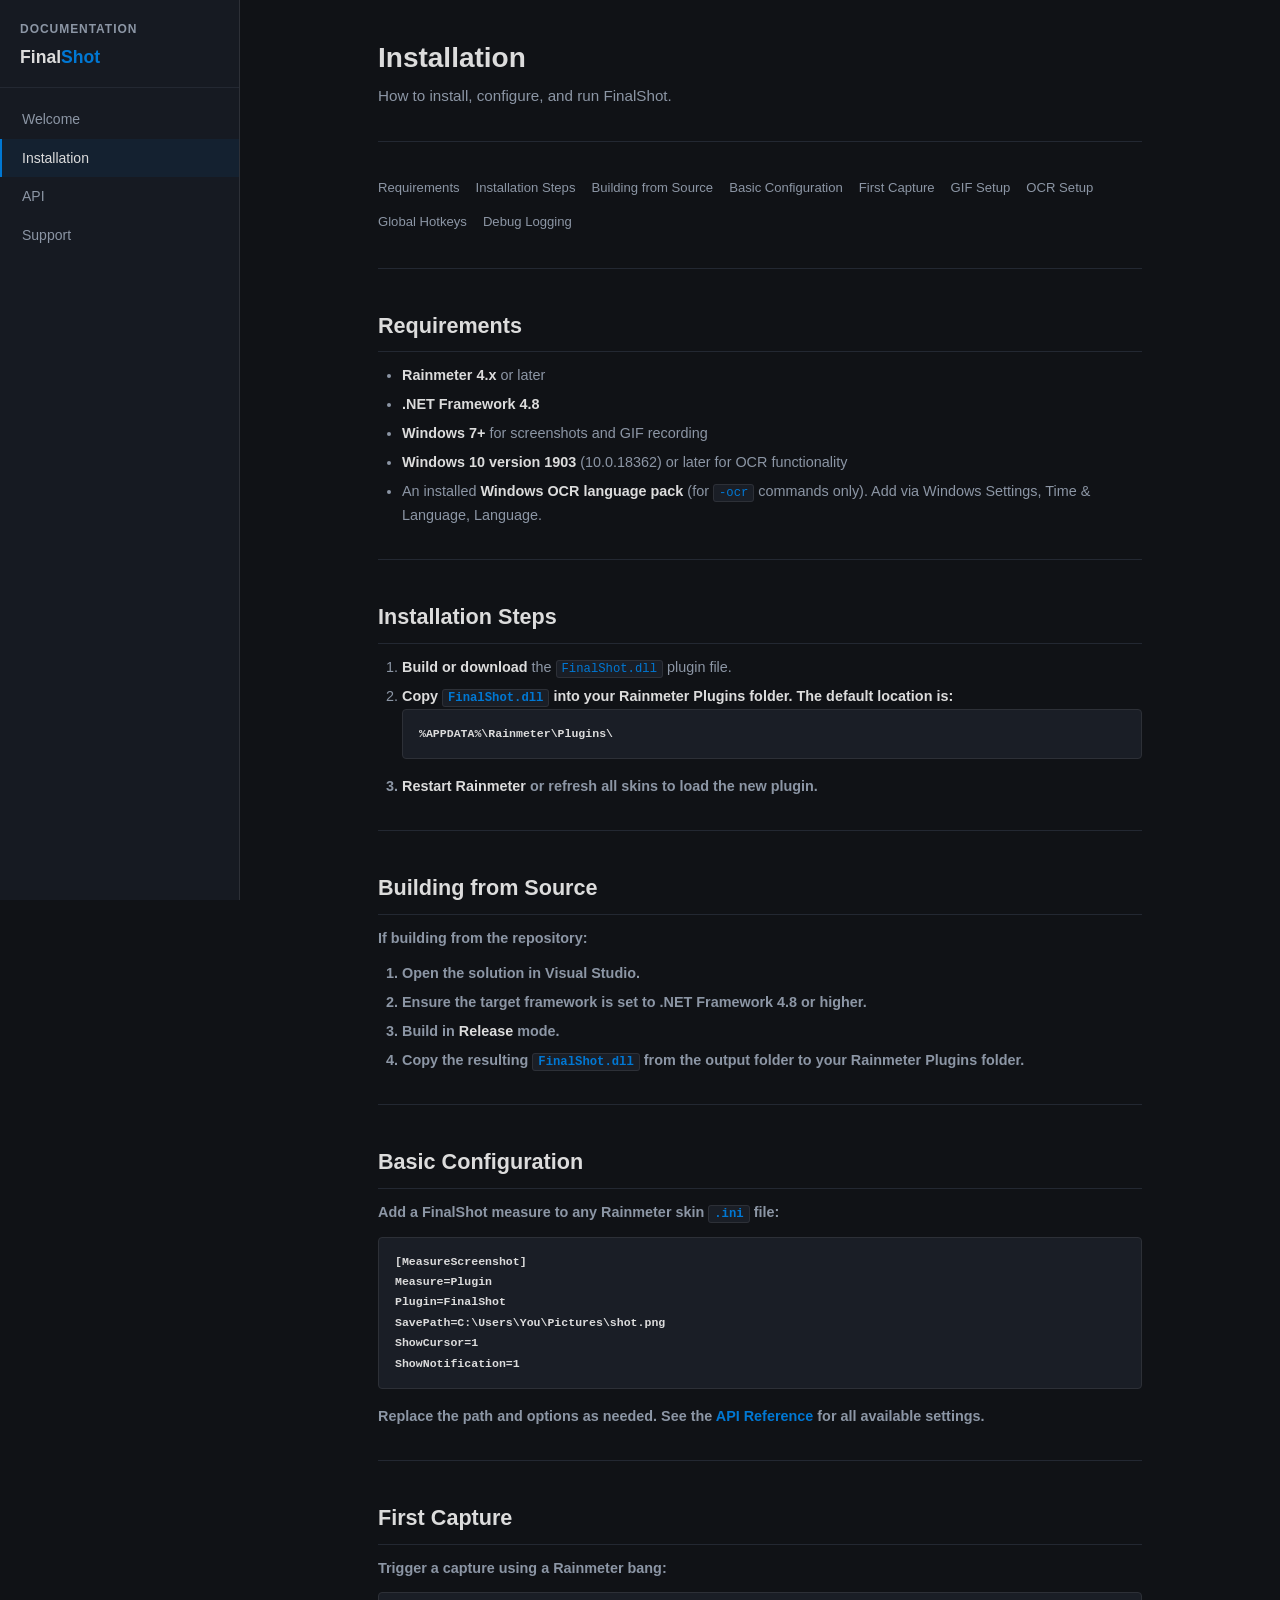
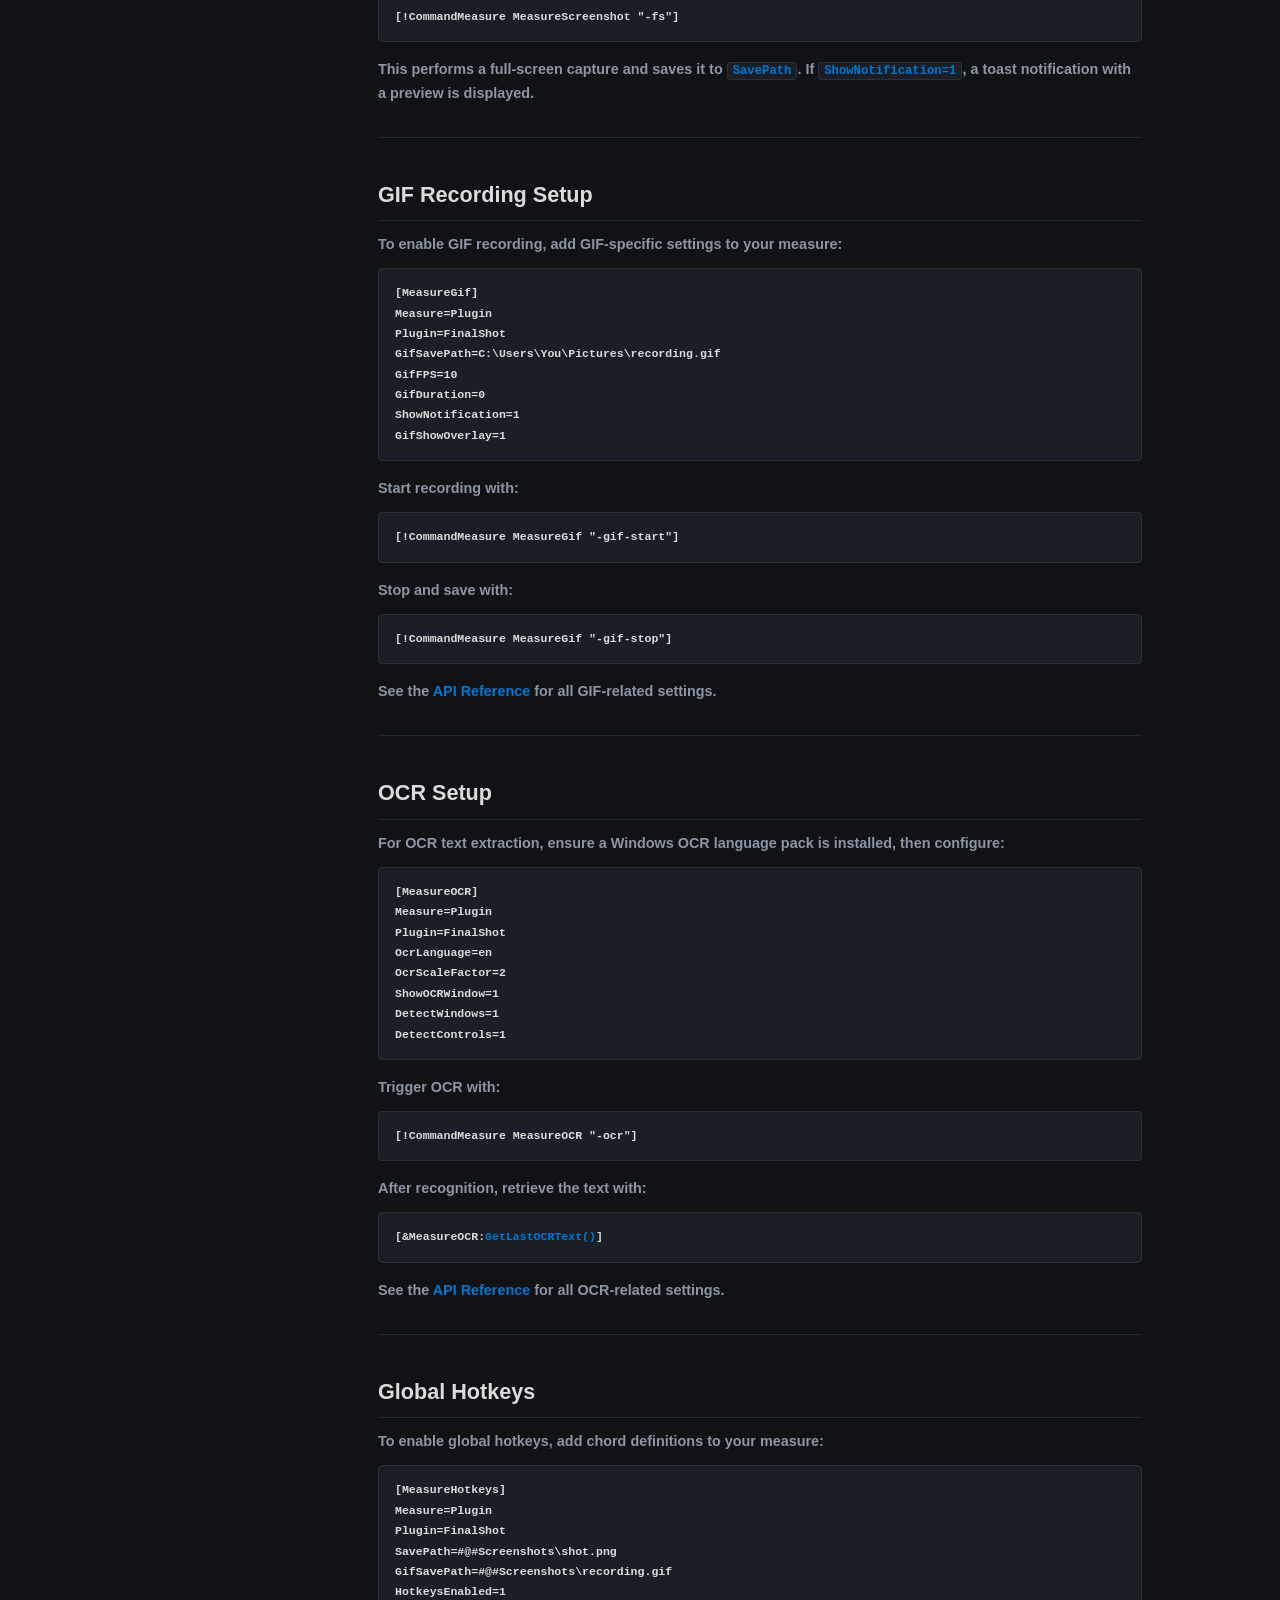
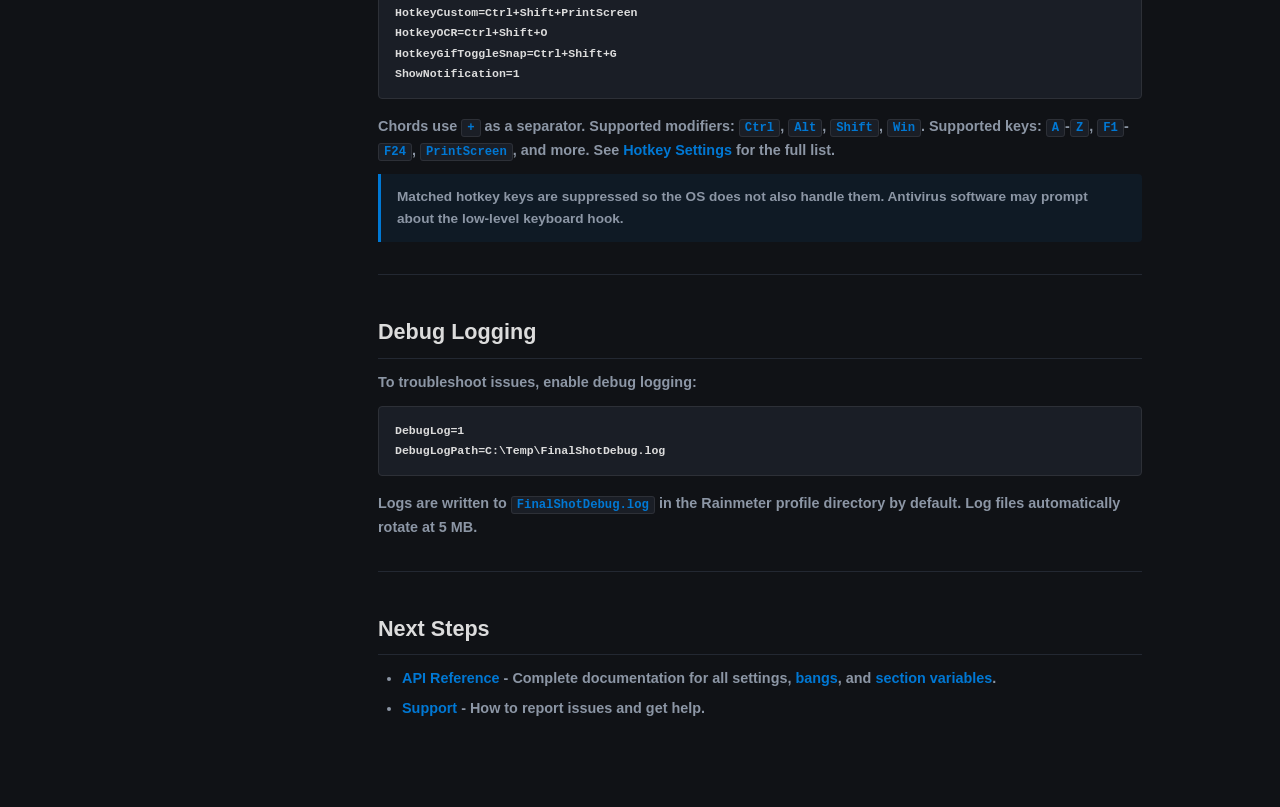
==== docs/installation.html @ cf2124d6 "Add initial documentation for FinalShot plugin - Created index.html for redirecting to welcome page." ====
<!DOCTYPE html>
<html lang="en">
<head>
    <meta charset="UTF-8">
    <meta name="viewport" content="width=device-width, initial-scale=1.0">
    <title>Installation - FinalShot Documentation</title>
    <link rel="stylesheet" href="style.css">
</head>
<body>
    <div class="layout">
        <aside class="sidebar">
            <div class="sidebar-header">
                <div class="sidebar-title">Documentation</div>
                <div class="sidebar-brand">Final<span>Shot</span></div>
            </div>
            <nav class="sidebar-nav">
                <a href="welcome.html" class="nav-link">Welcome</a>
                <a href="installation.html" class="nav-link active">Installation</a>
                <a href="api.html" class="nav-link">API</a>
                <a href="support.html" class="nav-link">Support</a>
            </nav>
        </aside>

        <main class="main">
            <div class="content">
                <h1>Installation</h1>
                <p class="subtitle">How to install, configure, and run FinalShot.</p>

                <hr class="section-divider">

                <nav class="page-nav">
                    <a href="#requirements">Requirements</a>
                    <a href="#installation-steps">Installation Steps</a>
                    <a href="#building-from-source">Building from Source</a>
                    <a href="#basic-configuration">Basic Configuration</a>
                    <a href="#first-capture">First Capture</a>
                    <a href="#gif-recording-setup">GIF Setup</a>
                    <a href="#ocr-setup">OCR Setup</a>
                    <a href="#global-hotkeys">Global Hotkeys</a>
                    <a href="#debug-logging">Debug Logging</a>
                </nav>

                <hr class="section-divider">

                <h2 id="requirements">Requirements</h2>
                <ul>
                    <li><strong>Rainmeter 4.x</strong> or later</li>
                    <li><strong>.NET Framework 4.8</strong></li>
                    <li><strong>Windows 7+</strong> for screenshots and GIF recording</li>
                    <li><strong>Windows 10 version 1903</strong> (10.0.18362) or later for OCR functionality</li>
                    <li>An installed <strong>Windows OCR language pack</strong> (for <code>-ocr</code> commands only). Add via Windows Settings, Time &amp; Language, Language.</li>
                </ul>

                <hr class="section-divider">

                <h2 id="installation-steps">Installation Steps</h2>
                <ol>
                    <li><strong>Build or download</strong> the <code>FinalShot.dll</code> plugin file.</li>
                    <li><strong>Copy</code> <code>FinalShot.dll</code> into your Rainmeter Plugins folder. The default location is:
<pre><code>%APPDATA%\Rainmeter\Plugins\</code></pre>
                    </li>
                    <li><strong>Restart Rainmeter</strong> or refresh all skins to load the new plugin.</li>
                </ol>

                <hr class="section-divider">

                <h2 id="building-from-source">Building from Source</h2>
                <p>If building from the repository:</p>
                <ol>
                    <li>Open the solution in Visual Studio.</li>
                    <li>Ensure the target framework is set to .NET Framework 4.8 or higher.</li>
                    <li>Build in <strong>Release</strong> mode.</li>
                    <li>Copy the resulting <code>FinalShot.dll</code> from the output folder to your Rainmeter Plugins folder.</li>
                </ol>

                <hr class="section-divider">

                <h2 id="basic-configuration">Basic Configuration</h2>
                <p>Add a FinalShot measure to any Rainmeter skin <code>.ini</code> file:</p>
<pre><code>[MeasureScreenshot]
Measure=Plugin
Plugin=FinalShot
SavePath=C:\Users\You\Pictures\shot.png
ShowCursor=1
ShowNotification=1</code></pre>

                <p>Replace the path and options as needed. See the <a href="api.html#screenshot-settings">API Reference</a> for all available settings.</p>

                <hr class="section-divider">

                <h2 id="first-capture">First Capture</h2>
                <p>Trigger a capture using a Rainmeter bang:</p>
<pre><code>[!CommandMeasure MeasureScreenshot "-fs"]</code></pre>

                <p>This performs a full-screen capture and saves it to <code>SavePath</code>. If <code>ShowNotification=1</code>, a toast notification with a preview is displayed.</p>

                <hr class="section-divider">

                <h2 id="gif-recording-setup">GIF Recording Setup</h2>
                <p>To enable GIF recording, add GIF-specific settings to your measure:</p>
<pre><code>[MeasureGif]
Measure=Plugin
Plugin=FinalShot
GifSavePath=C:\Users\You\Pictures\recording.gif
GifFPS=10
GifDuration=0
ShowNotification=1
GifShowOverlay=1</code></pre>

                <p>Start recording with:</p>
<pre><code>[!CommandMeasure MeasureGif "-gif-start"]</code></pre>

                <p>Stop and save with:</p>
<pre><code>[!CommandMeasure MeasureGif "-gif-stop"]</code></pre>

                <p>See the <a href="api.html#gif-recording-settings">API Reference</a> for all GIF-related settings.</p>

                <hr class="section-divider">

                <h2 id="ocr-setup">OCR Setup</h2>
                <p>For OCR text extraction, ensure a Windows OCR language pack is installed, then configure:</p>
<pre><code>[MeasureOCR]
Measure=Plugin
Plugin=FinalShot
OcrLanguage=en
OcrScaleFactor=2
ShowOCRWindow=1
DetectWindows=1
DetectControls=1</code></pre>

                <p>Trigger OCR with:</p>
<pre><code>[!CommandMeasure MeasureOCR "-ocr"]</code></pre>

                <p>After recognition, retrieve the text with:</p>
<pre><code>[&amp;MeasureOCR:<a href="api.html#section-variables">GetLastOCRText()</a>]</code></pre>

                <p>See the <a href="api.html#ocr-settings">API Reference</a> for all OCR-related settings.</p>

                <hr class="section-divider">

                <h2 id="global-hotkeys">Global Hotkeys</h2>
                <p>To enable global hotkeys, add chord definitions to your measure:</p>
<pre><code>[MeasureHotkeys]
Measure=Plugin
Plugin=FinalShot
SavePath=#@#Screenshots\shot.png
GifSavePath=#@#Screenshots\recording.gif
HotkeysEnabled=1
HotkeyCustom=Ctrl+Shift+PrintScreen
HotkeyOCR=Ctrl+Shift+O
HotkeyGifToggleSnap=Ctrl+Shift+G
ShowNotification=1</code></pre>

                <p>Chords use <code>+</code> as a separator. Supported modifiers: <code>Ctrl</code>, <code>Alt</code>, <code>Shift</code>, <code>Win</code>. Supported keys: <code>A</code>-<code>Z</code>, <code>F1</code>-<code>F24</code>, <code>PrintScreen</code>, and more. See <a href="api.html#hotkey-settings">Hotkey Settings</a> for the full list.</p>

                <div class="note">
                    <p>Matched hotkey keys are suppressed so the OS does not also handle them. Antivirus software may prompt about the low-level keyboard hook.</p>
                </div>

                <hr class="section-divider">

                <h2 id="debug-logging">Debug Logging</h2>
                <p>To troubleshoot issues, enable debug logging:</p>
<pre><code>DebugLog=1
DebugLogPath=C:\Temp\FinalShotDebug.log</code></pre>

                <p>Logs are written to <code>FinalShotDebug.log</code> in the Rainmeter profile directory by default. Log files automatically rotate at 5 MB.</p>

                <hr class="section-divider">

                <h2 id="next-steps">Next Steps</h2>
                <ul>
                    <li><a href="api.html">API Reference</a> - Complete documentation for all settings, <a href="api.html#bang-commands">bangs</a>, and <a href="api.html#section-variables">section variables</a>.</li>
                    <li><a href="support.html">Support</a> - How to report issues and get help.</li>
                </ul>
            </div>
        </main>
    </div>

    <script src="script.js"></script>
</body>
</html>
---- docs/style.css ----
/* FinalShot Documentation - Dark Theme
   Colors derived from UITheme.cs Dark palette:
     Background:   rgb(16, 18, 22)    #101216
     CardBg:       rgb(22, 26, 34)    #161A22
     Border:       rgb(45, 48, 55)    #2D3037
     Divider:      rgb(35, 40, 50)    #232832
     TextPrimary:  rgb(220, 220, 220) #DCDCDC
     TextSecondary:rgb(140, 150, 165) #8C96A5
     AccentBlue:   rgb(0, 120, 212)   #0078D4
     AccentGreen:  rgb(0, 200, 100)   #00C864
     AccentAmber:  rgb(255, 160, 30)  #FFA01E
*/

*,
*::before,
*::after {
    margin: 0;
    padding: 0;
    box-sizing: border-box;
}

:root {
    --bg: #101216;
    --bg-card: #161A22;
    --bg-input: #23262D;
    --border: #2D3037;
    --border-strong: #3C404A;
    --divider: #232832;
    --text-primary: #DCDCDC;
    --text-secondary: #8C96A5;
    --accent-blue: #0078D4;
    --accent-green: #00C864;
    --accent-amber: #FFA01E;
    --code-bg: #1A1E26;
    --code-border: #2D3037;
}

html {
    font-size: 16px;
    scroll-behavior: smooth;
}

body {
    font-family: 'Segoe UI', -apple-system, BlinkMacSystemFont, sans-serif;
    background-color: var(--bg);
    color: var(--text-primary);
    line-height: 1.6;
    min-height: 100vh;
    display: flex;
}

/* Layout */
.layout {
    display: flex;
    width: 100%;
    min-height: 100vh;
}

/* Sidebar Navigation */
.sidebar {
    width: 240px;
    min-width: 240px;
    background-color: var(--bg-card);
    border-right: 1px solid var(--border);
    padding: 0;
    position: fixed;
    top: 0;
    left: 0;
    bottom: 0;
    overflow-y: auto;
    z-index: 100;
}

.sidebar-header {
    padding: 20px 20px 16px;
    border-bottom: 1px solid var(--divider);
}

.sidebar-title {
    font-size: 0.75rem;
    font-weight: 600;
    text-transform: uppercase;
    letter-spacing: 0.08em;
    color: var(--text-secondary);
}

.sidebar-brand {
    font-size: 1.1rem;
    font-weight: 600;
    color: var(--text-primary);
    margin-top: 4px;
}

.sidebar-brand span {
    color: var(--accent-blue);
}

.sidebar-nav {
    padding: 12px 0;
}

.nav-link {
    display: block;
    padding: 8px 20px;
    color: var(--text-secondary);
    text-decoration: none;
    font-size: 0.875rem;
    transition: color 0.15s, background-color 0.15s;
    border-left: 2px solid transparent;
}

.nav-link:hover {
    color: var(--text-primary);
    background-color: var(--bg-input);
}

.nav-link.active {
    color: var(--text-primary);
    border-left-color: var(--accent-blue);
    background-color: rgba(0, 120, 212, 0.08);
}

/* Main Content */
.main {
    margin-left: 240px;
    flex: 1;
    min-width: 0;
}

.content {
    max-width: 860px;
    margin: 0 auto;
    padding: 40px 48px 80px;
}

/* Typography */
h1 {
    font-size: 1.75rem;
    font-weight: 600;
    color: var(--text-primary);
    margin-bottom: 8px;
    line-height: 1.3;
}

h2 {
    font-size: 1.35rem;
    font-weight: 600;
    color: var(--text-primary);
    margin-top: 40px;
    margin-bottom: 12px;
    padding-bottom: 8px;
    border-bottom: 1px solid var(--divider);
}

h3 {
    font-size: 1.05rem;
    font-weight: 600;
    color: var(--text-primary);
    margin-top: 28px;
    margin-bottom: 8px;
}

h4 {
    font-size: 0.95rem;
    font-weight: 600;
    color: var(--text-primary);
    margin-top: 20px;
    margin-bottom: 6px;
}

/* Anchor # symbol on hover for h2 and h3 */
h2[id],
h3[id] {
    position: relative;
    cursor: pointer;
}

h2[id] a.anchor-link,
h3[id] a.anchor-link {
    color: inherit;
    text-decoration: none;
}

h2[id] .anchor-hash,
h3[id] .anchor-hash {
    color: var(--accent-blue);
    font-size: 0.85em;
    margin-left: 8px;
    font-weight: 400;
    opacity: 0;
    transition: opacity 0.15s;
    pointer-events: none;
}

h2[id]:hover .anchor-hash,
h3[id]:hover .anchor-hash {
    opacity: 0.7;
}

/* Anchor highlight when URL hash matches */
.anchor-highlight {
    outline: 2px solid var(--accent-blue);
    outline-offset: 2px;
    border-radius: 4px;
}

h2.anchor-highlight,
h3.anchor-highlight {
    background-color: rgba(0, 120, 212, 0.08);
    border-radius: 4px;
    padding-left: 8px;
    margin-left: -8px;
    padding-right: 8px;
}

.api-block.anchor-highlight {
    outline: 2px solid var(--accent-blue);
    outline-offset: 2px;
}

/* API block anchor # link */
.api-anchor {
    color: var(--accent-blue);
    font-size: 0.8rem;
    text-decoration: none;
    opacity: 0;
    margin-left: 2px;
    padding: 0 2px;
    transition: opacity 0.15s;
    font-weight: 400;
    vertical-align: baseline;
    position: relative;
    top: -1px;
}

.api-block-header:hover .api-anchor {
    opacity: 0.7;
}

.api-anchor:hover {
    opacity: 1;
    text-decoration: none;
}

p {
    color: var(--text-secondary);
    margin-bottom: 12px;
    font-size: 0.9rem;
}

p strong {
    color: var(--text-primary);
    font-weight: 600;
}

.subtitle {
    color: var(--text-secondary);
    font-size: 0.95rem;
    margin-bottom: 32px;
}

/* Links */
a {
    color: var(--accent-blue);
    text-decoration: none;
}

a:hover {
    text-decoration: underline;
}

/* Lists */
ul, ol {
    margin-bottom: 12px;
    padding-left: 24px;
}

li {
    color: var(--text-secondary);
    font-size: 0.9rem;
    margin-bottom: 6px;
}

li strong {
    color: var(--text-primary);
}

/* Code */
code {
    font-family: 'Cascadia Code', 'Fira Code', 'Consolas', monospace;
    font-size: 0.85em;
    background-color: var(--code-bg);
    border: 1px solid var(--code-border);
    border-radius: 3px;
    padding: 1px 5px;
    color: var(--accent-blue);
}

pre {
    background-color: var(--code-bg);
    border: 1px solid var(--code-border);
    border-radius: 4px;
    padding: 14px 16px;
    margin-bottom: 16px;
    overflow-x: auto;
    font-size: 0.85rem;
    line-height: 1.5;
}

pre code {
    background: none;
    border: none;
    padding: 0;
    color: var(--text-primary);
}

/* API Block Component */
.api-block {
    border: 1px solid var(--border);
    border-radius: 4px;
    margin-bottom: 12px;
    overflow: hidden;
}

.api-block-header {
    display: flex;
    justify-content: space-between;
    align-items: center;
    padding: 8px 14px;
    background-color: #0A2A4A;
    border-bottom: 1px solid var(--border);
    min-height: 36px;
}

.api-name {
    font-family: 'Cascadia Code', 'Fira Code', 'Consolas', monospace;
    font-size: 0.875rem;
    font-weight: 600;
    color: var(--text-primary);
}

.api-name-group {
    display: inline-flex;
    align-items: baseline;
    gap: 0;
}

.api-default {
    font-family: 'Cascadia Code', 'Fira Code', 'Consolas', monospace;
    font-size: 0.78rem;
    color: var(--text-secondary);
    white-space: nowrap;
    margin-left: 12px;
}

.api-block-content {
    padding: 10px 14px;
    background-color: var(--bg-card);
}

.api-block-content p {
    margin-bottom: 0;
    font-size: 0.85rem;
    color: var(--text-secondary);
}

.api-block-content p strong {
    color: var(--text-primary);
}

.api-type {
    display: inline-block;
    font-family: 'Cascadia Code', 'Fira Code', 'Consolas', monospace;
    font-size: 0.75rem;
    color: var(--accent-amber);
    background-color: rgba(255, 160, 30, 0.1);
    padding: 1px 6px;
    border-radius: 3px;
    margin-right: 6px;
}

/* Page anchor navigation */
.page-nav {
    display: flex;
    flex-wrap: wrap;
    gap: 6px 16px;
    margin-bottom: 8px;
}

.page-nav a {
    font-size: 0.82rem;
    color: var(--text-secondary);
    text-decoration: none;
    padding: 3px 0;
    border-bottom: 1px solid transparent;
    transition: color 0.15s, border-color 0.15s;
}

.page-nav a:hover {
    color: var(--accent-blue);
    border-bottom-color: var(--accent-blue);
    text-decoration: none;
}

/* Section divider */
.section-divider {
    border: none;
    border-top: 1px solid var(--divider);
    margin: 32px 0;
}

/* Note / Info blocks */
.note {
    background-color: rgba(0, 120, 212, 0.08);
    border-left: 3px solid var(--accent-blue);
    padding: 12px 16px;
    margin-bottom: 16px;
    border-radius: 0 4px 4px 0;
}

.note p {
    margin-bottom: 0;
    font-size: 0.85rem;
}

.warning {
    background-color: rgba(255, 160, 30, 0.08);
    border-left: 3px solid var(--accent-amber);
    padding: 12px 16px;
    margin-bottom: 16px;
    border-radius: 0 4px 4px 0;
}

.warning p {
    margin-bottom: 0;
    font-size: 0.85rem;
}

/* Tables */
table {
    width: 100%;
    border-collapse: collapse;
    margin-bottom: 16px;
    font-size: 0.85rem;
}

th {
    text-align: left;
    padding: 8px 12px;
    background-color: var(--bg-input);
    border: 1px solid var(--border);
    color: var(--text-primary);
    font-weight: 600;
}

td {
    padding: 8px 12px;
    border: 1px solid var(--border);
    color: var(--text-secondary);
}

tr:nth-child(even) td {
    background-color: rgba(22, 26, 34, 0.5);
}

/* Feature cards */
.feature-grid {
    display: grid;
    grid-template-columns: 1fr 1fr;
    gap: 12px;
    margin-bottom: 24px;
}

.feature-card {
    background-color: var(--bg-card);
    border: 1px solid var(--border);
    border-radius: 4px;
    padding: 16px;
}

.feature-card h4 {
    margin-top: 0;
    margin-bottom: 6px;
    font-size: 0.9rem;
    color: var(--text-primary);
}

.feature-card p {
    font-size: 0.82rem;
    margin-bottom: 0;
}

.feature-card code {
    font-size: 0.8em;
}

/* Command list */
.command-list {
    list-style: none;
    padding-left: 0;
    margin-bottom: 16px;
}

.command-list li {
    padding: 8px 0;
    border-bottom: 1px solid var(--divider);
}

.command-list li:last-child {
    border-bottom: none;
}

/* Category header for API sections */
.category-header {
    margin-top: 36px;
    margin-bottom: 16px;
}

.category-header h3 {
    margin-top: 0;
    color: var(--accent-blue);
    font-size: 1rem;
    text-transform: uppercase;
    letter-spacing: 0.04em;
}

/* Responsive */
@media (max-width: 768px) {
    .sidebar {
        width: 200px;
        min-width: 200px;
    }

    .main {
        margin-left: 200px;
    }

    .content {
        padding: 24px 24px 60px;
    }

    .feature-grid {
        grid-template-columns: 1fr;
    }
}

@media (max-width: 600px) {
    .sidebar {
        position: static;
        width: 100%;
        min-width: 100%;
        border-right: none;
        border-bottom: 1px solid var(--border);
    }

    .sidebar-nav {
        display: flex;
        padding: 0;
        overflow-x: auto;
    }

    .nav-link {
        white-space: nowrap;
        border-left: none;
        border-bottom: 2px solid transparent;
        padding: 10px 16px;
    }

    .nav-link.active {
        border-left-color: transparent;
        border-bottom-color: var(--accent-blue);
    }

    .main {
        margin-left: 0;
    }

    .content {
        padding: 20px 16px 60px;
    }

    .layout {
        flex-direction: column;
    }
}
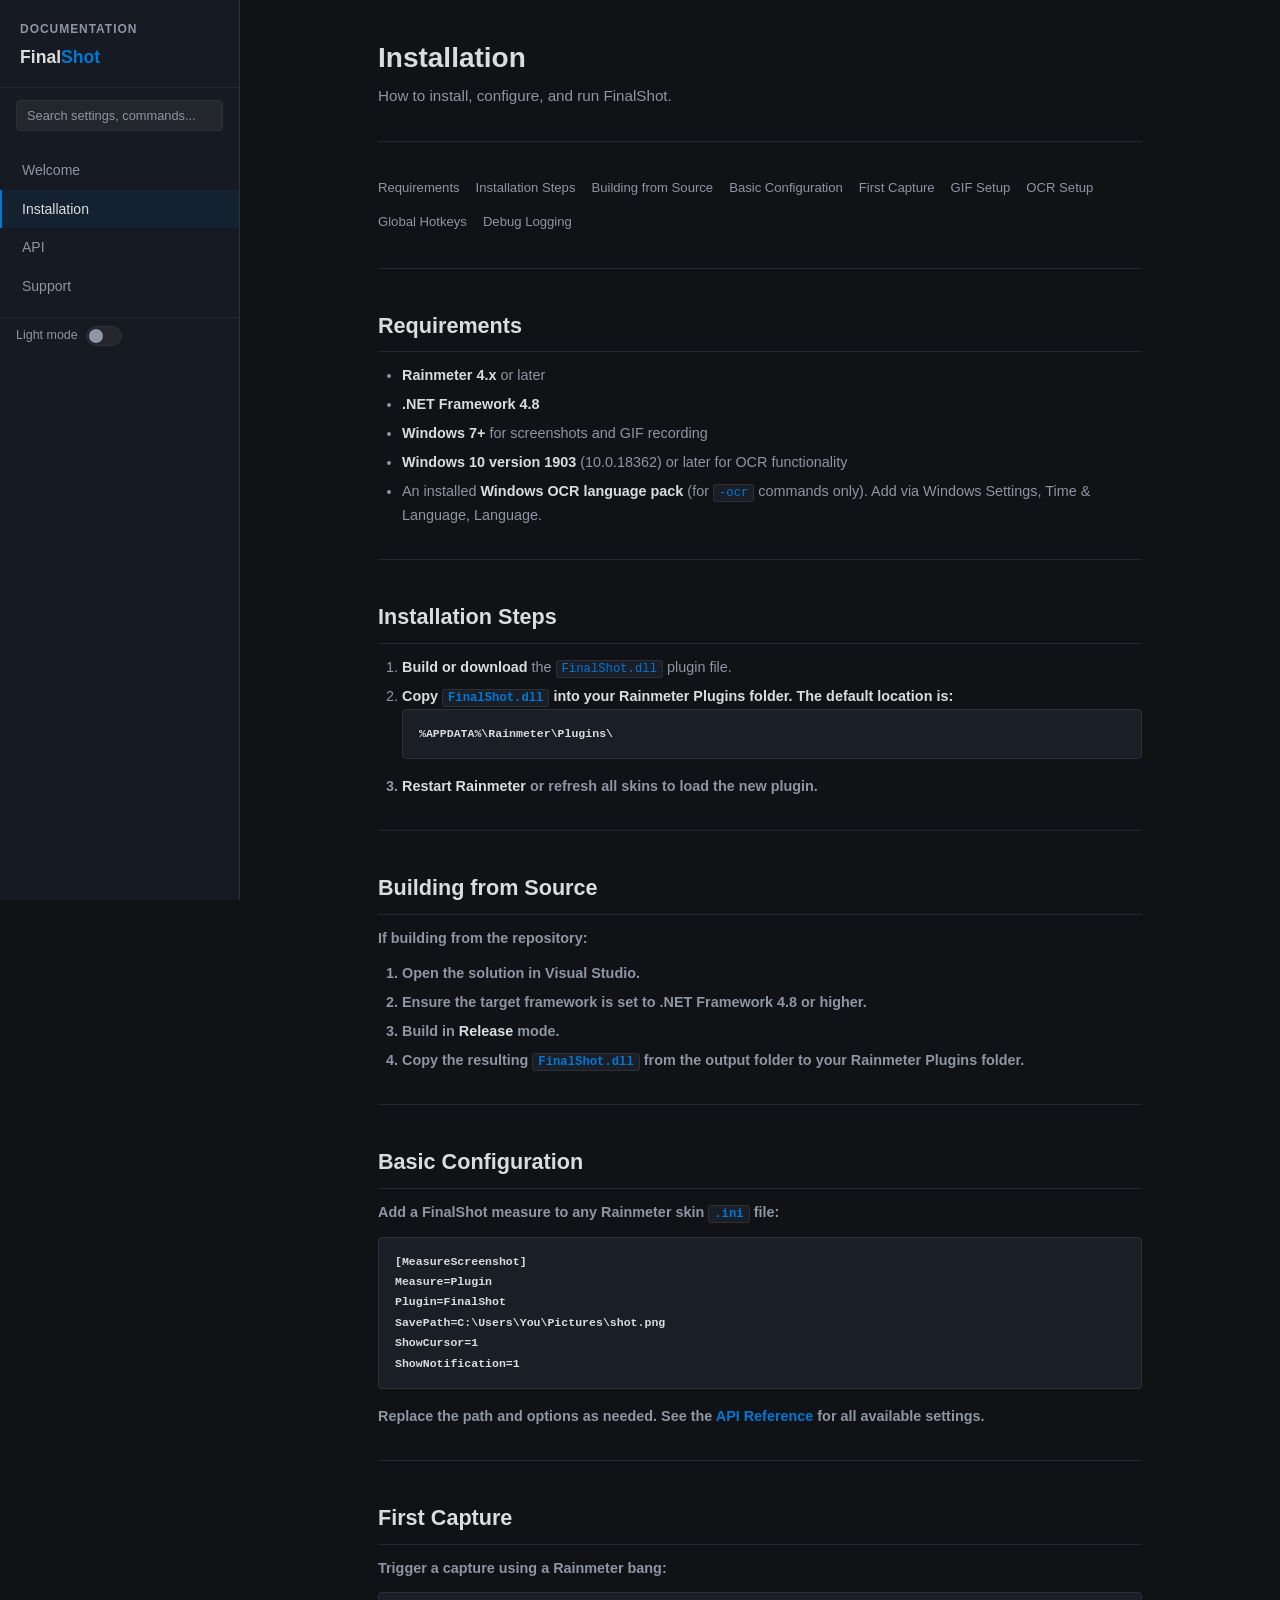
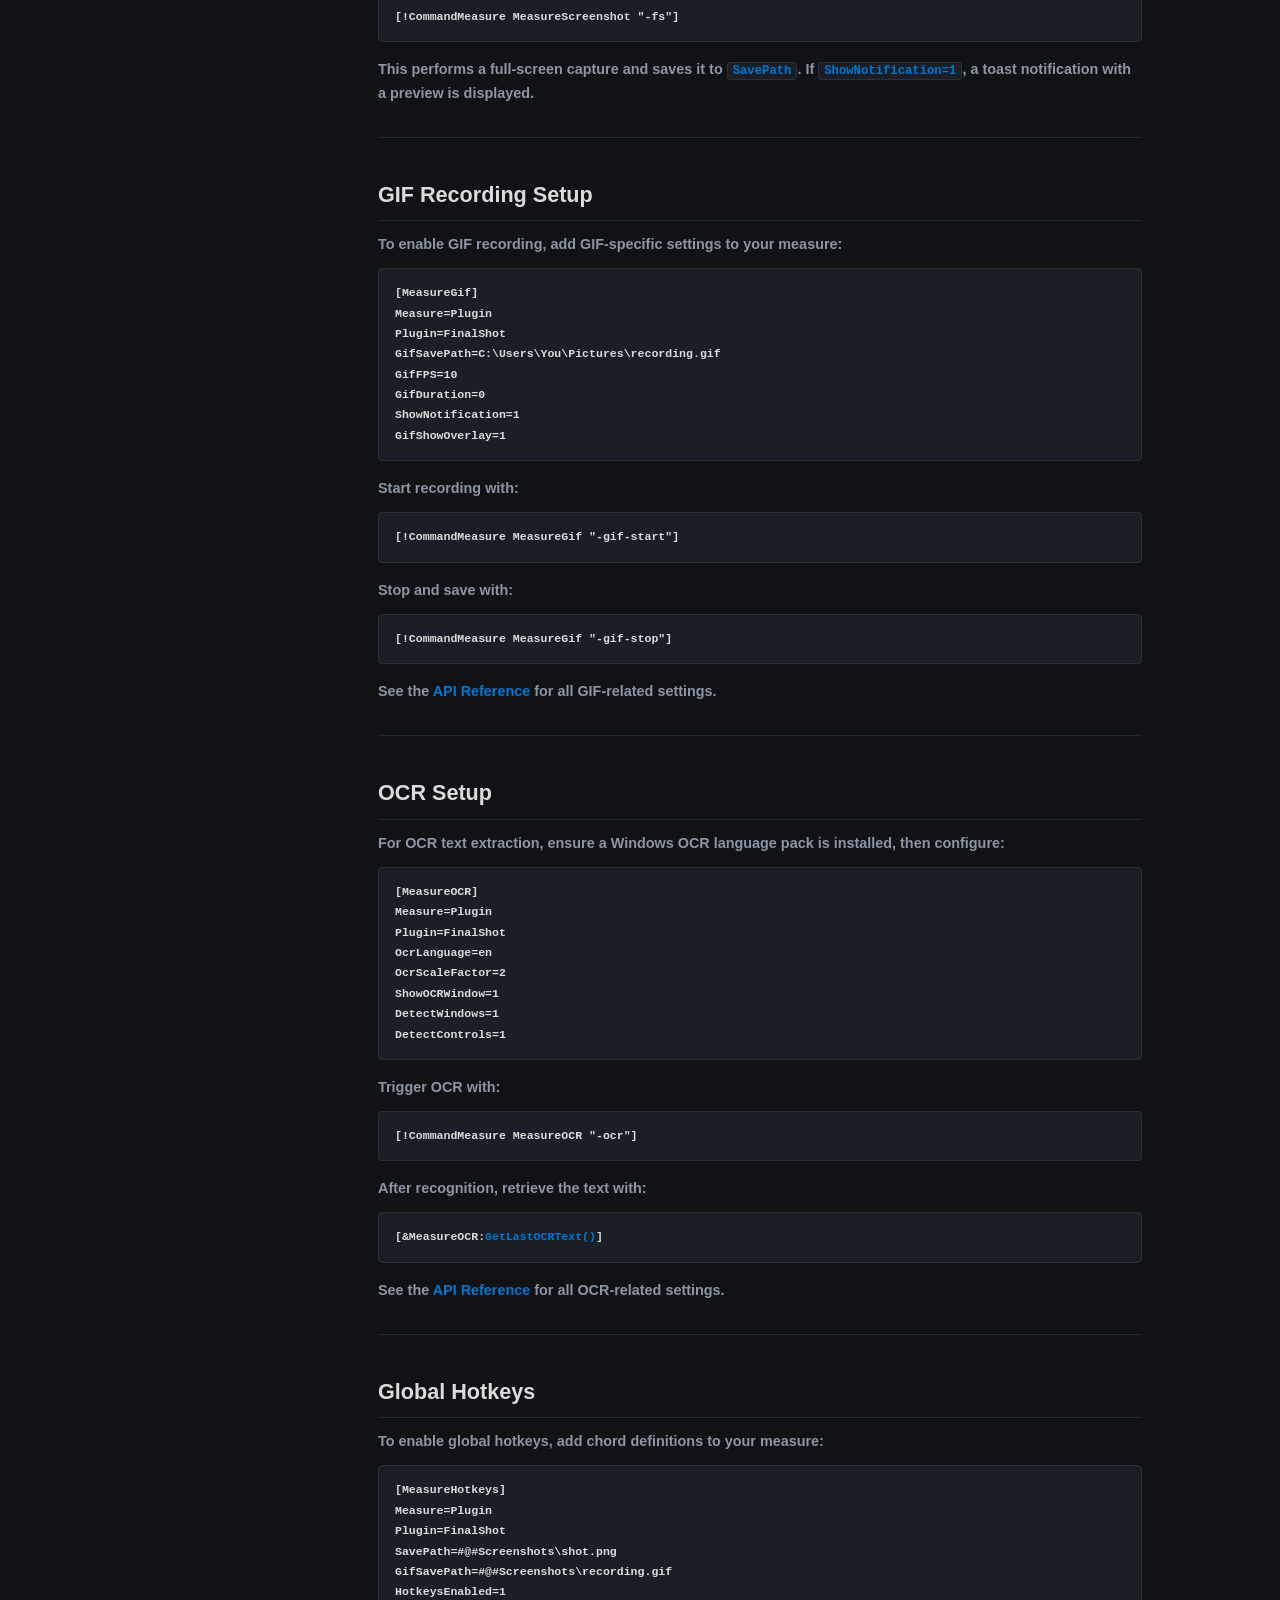
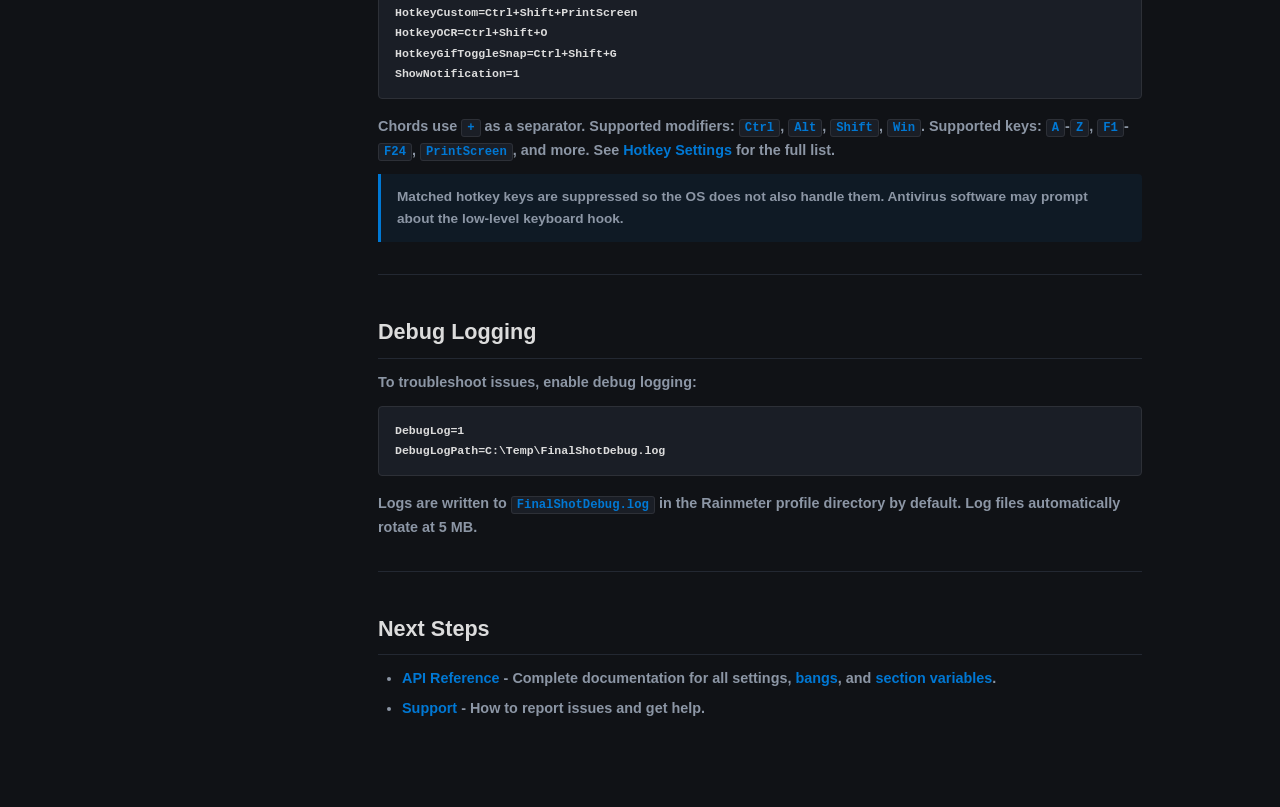
==== commit d96563f8: "feat: add search bar, theme toggle, and back-to-top button to documentation pages" ====
--- a/docs/installation.html
+++ b/docs/installation.html
@@ -13,12 +13,19 @@
                 <div class="sidebar-title">Documentation</div>
                 <div class="sidebar-brand">Final<span>Shot</span></div>
             </div>
+            <div class="sidebar-search">
+                <input type="text" placeholder="Search settings, commands...">
+            </div>
             <nav class="sidebar-nav">
                 <a href="welcome.html" class="nav-link">Welcome</a>
                 <a href="installation.html" class="nav-link active">Installation</a>
                 <a href="api.html" class="nav-link">API</a>
                 <a href="support.html" class="nav-link">Support</a>
             </nav>
+            <div class="theme-toggle">
+                <span class="theme-toggle-label">Light mode</span>
+                <button class="theme-toggle-btn" title="Toggle dark/light theme"></button>
+            </div>
         </aside>
 
         <main class="main">
@@ -178,5 +185,6 @@
     </div>
 
     <script src="script.js"></script>
+    <button class="back-to-top" title="Back to top">↑</button>
 </body>
 </html>
--- a/docs/style.css
+++ b/docs/style.css
@@ -314,6 +314,38 @@
     color: var(--text-primary);
 }
 
+/* Copy button for code blocks */
+.copy-btn {
+    position: absolute;
+    top: 8px;
+    right: 8px;
+    padding: 4px 10px;
+    font-size: 0.72rem;
+    font-family: 'Ubuntu', 'Segoe UI', -apple-system, sans-serif;
+    color: var(--text-secondary);
+    background-color: var(--bg-input);
+    border: 1px solid var(--border);
+    border-radius: 3px;
+    cursor: pointer;
+    opacity: 0;
+    transition: opacity 0.15s, color 0.15s, border-color 0.15s;
+    z-index: 2;
+}
+
+pre:hover .copy-btn {
+    opacity: 1;
+}
+
+.copy-btn:hover {
+    color: var(--text-primary);
+    border-color: var(--border-strong);
+}
+
+.copy-btn.copied {
+    color: var(--accent-green);
+    border-color: var(--accent-green);
+}
+
 /* API Block Component */
 .api-block {
     border: 1px solid var(--border);
@@ -583,3 +615,146 @@
         flex-direction: column;
     }
 }
+
+/* ======================================== */
+/* Search bar                               */
+/* ======================================== */
+.sidebar-search {
+    padding: 12px 16px 8px;
+}
+
+.sidebar-search input {
+    width: 100%;
+    padding: 7px 10px;
+    font-size: 0.8rem;
+    font-family: 'Segoe UI', -apple-system, sans-serif;
+    color: var(--text-primary);
+    background-color: var(--bg-input);
+    border: 1px solid var(--border);
+    border-radius: 4px;
+    outline: none;
+    transition: border-color 0.15s;
+}
+
+.sidebar-search input:focus {
+    border-color: var(--accent-blue);
+}
+
+.sidebar-search input::placeholder {
+    color: var(--text-secondary);
+}
+
+/* ======================================== */
+/* Theme toggle                             */
+/* ======================================== */
+.theme-toggle {
+    display: flex;
+    align-items: center;
+    gap: 8px;
+    padding: 8px 16px 12px;
+    border-top: 1px solid var(--divider);
+}
+
+.theme-toggle-label {
+    font-size: 0.78rem;
+    color: var(--text-secondary);
+}
+
+.theme-toggle-btn {
+    position: relative;
+    width: 36px;
+    height: 20px;
+    background-color: var(--bg-input);
+    border: 1px solid var(--border);
+    border-radius: 10px;
+    cursor: pointer;
+    transition: background-color 0.2s;
+}
+
+.theme-toggle-btn::after {
+    content: '';
+    position: absolute;
+    top: 2px;
+    left: 2px;
+    width: 14px;
+    height: 14px;
+    background-color: var(--text-secondary);
+    border-radius: 50%;
+    transition: transform 0.2s, background-color 0.2s;
+}
+
+.theme-toggle-btn.active {
+    background-color: var(--accent-blue);
+    border-color: var(--accent-blue);
+}
+
+.theme-toggle-btn.active::after {
+    transform: translateX(16px);
+    background-color: #fff;
+}
+
+/* Light theme overrides */
+body.light {
+    --bg: #F5F6F8;
+    --bg-card: #FFFFFF;
+    --bg-input: #ECEEF1;
+    --border: #D4D6DA;
+    --border-strong: #B8BABE;
+    --divider: #E0E2E6;
+    --text-primary: #1A1A1A;
+    --text-secondary: #555555;
+    --accent-blue: #0078D4;
+    --accent-green: #00A050;
+    --accent-amber: #CC7A00;
+    --code-bg: #ECEEF1;
+    --code-border: #D4D6DA;
+}
+
+body.light .api-block-header {
+    background-color: #E0ECF5;
+}
+
+body.light .sidebar {
+    background-color: #FFFFFF;
+}
+
+/* ======================================== */
+/* Back to top button                       */
+/* ======================================== */
+.back-to-top {
+    position: fixed;
+    bottom: 32px;
+    right: 32px;
+    width: 40px;
+    height: 40px;
+    background-color: var(--accent-blue);
+    color: #fff;
+    border: none;
+    border-radius: 50%;
+    font-size: 1.2rem;
+    line-height: 1;
+    cursor: pointer;
+    opacity: 0;
+    visibility: hidden;
+    transition: opacity 0.25s, visibility 0.25s, background-color 0.15s;
+    z-index: 200;
+    display: flex;
+    align-items: center;
+    justify-content: center;
+}
+
+.back-to-top.visible {
+    opacity: 1;
+    visibility: visible;
+}
+
+.back-to-top:hover {
+    background-color: #005fa3;
+}
+
+/* ======================================== */
+/* Search highlight                         */
+/* ======================================== */
+.search-hidden {
+    display: none !important;
+}
